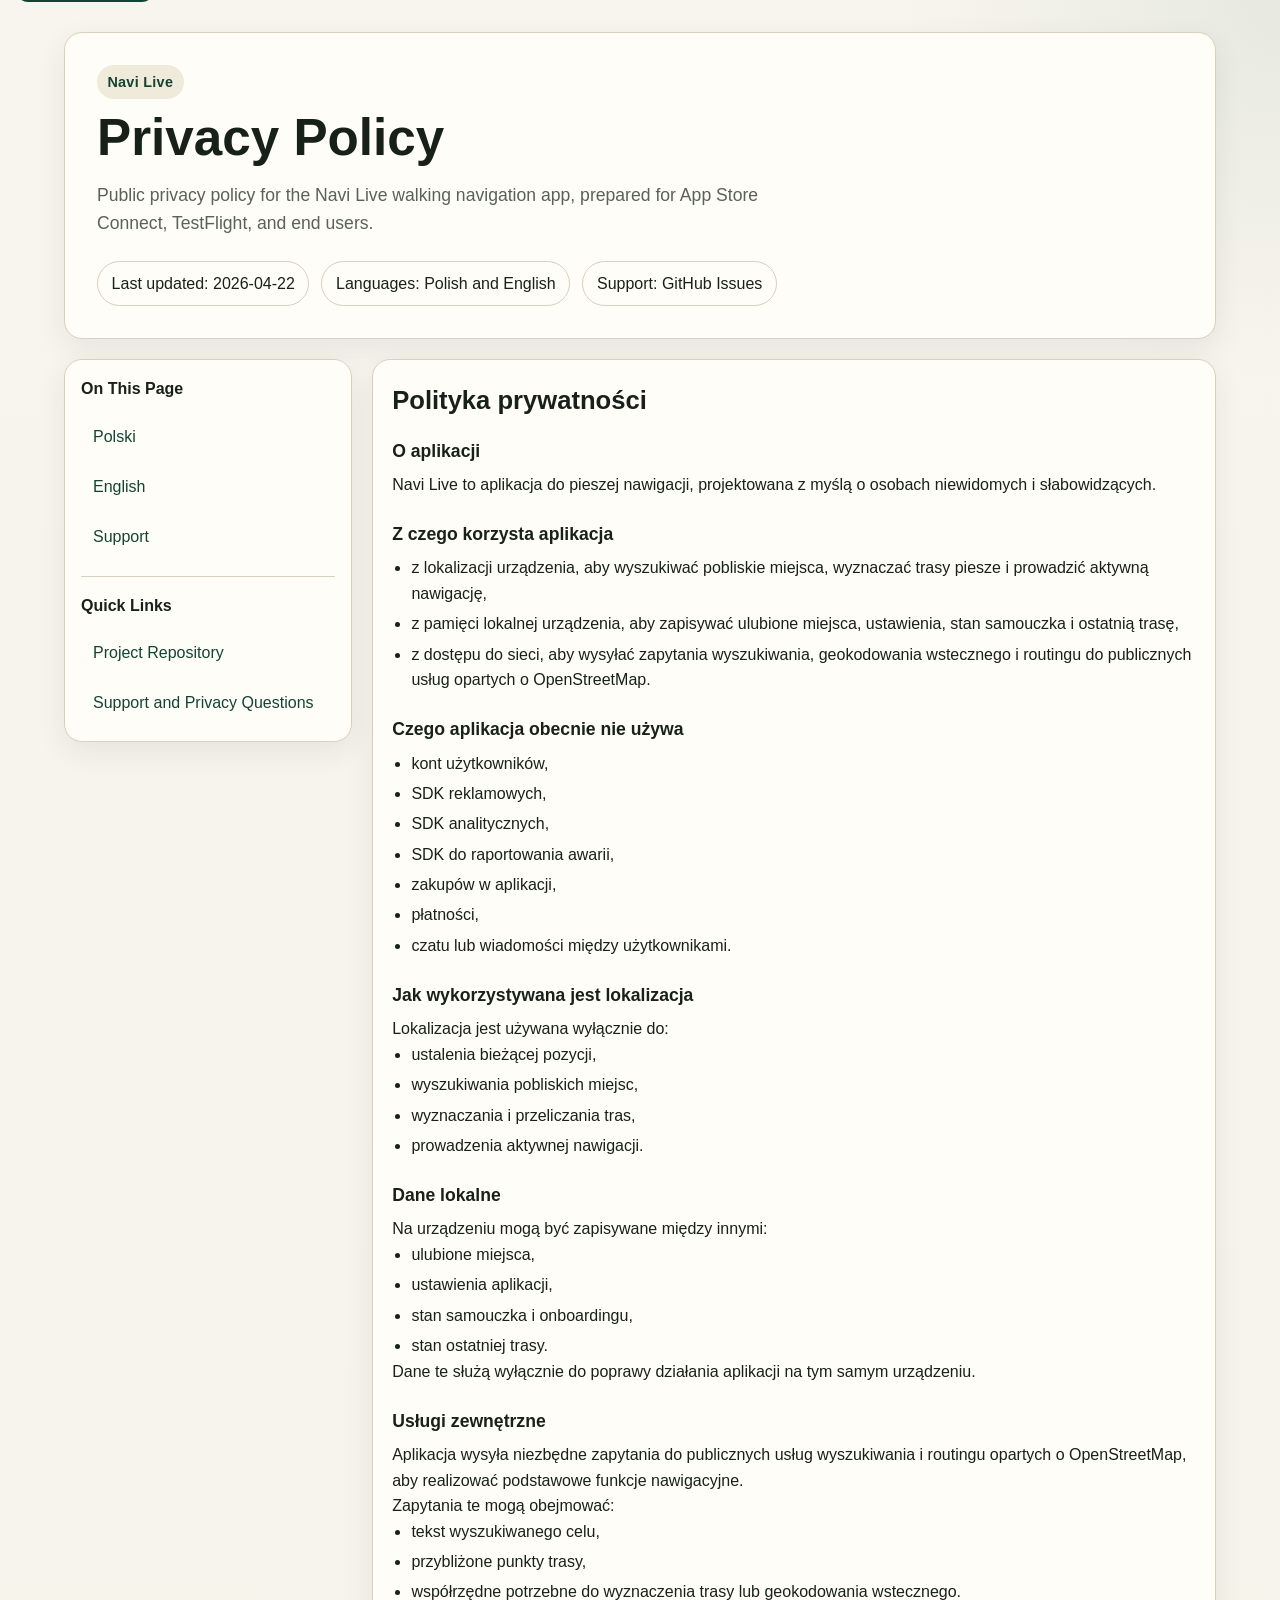
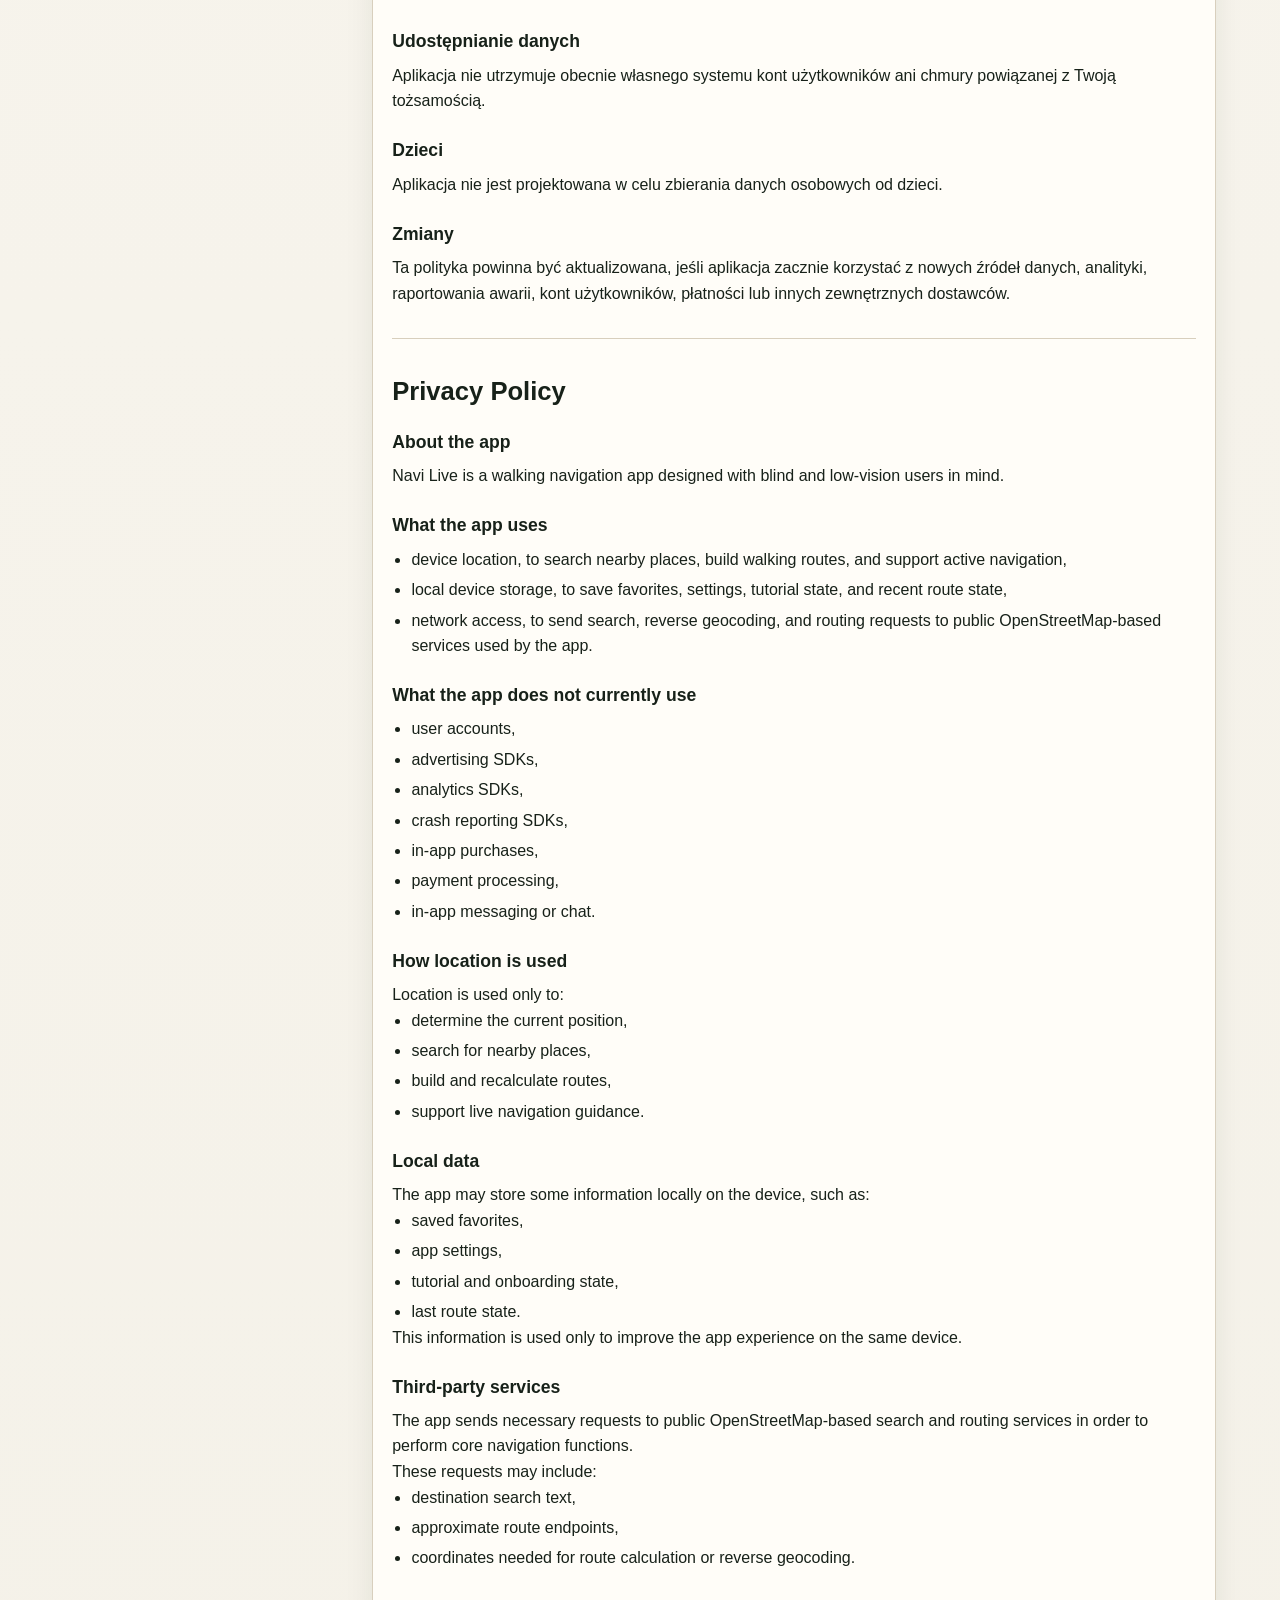
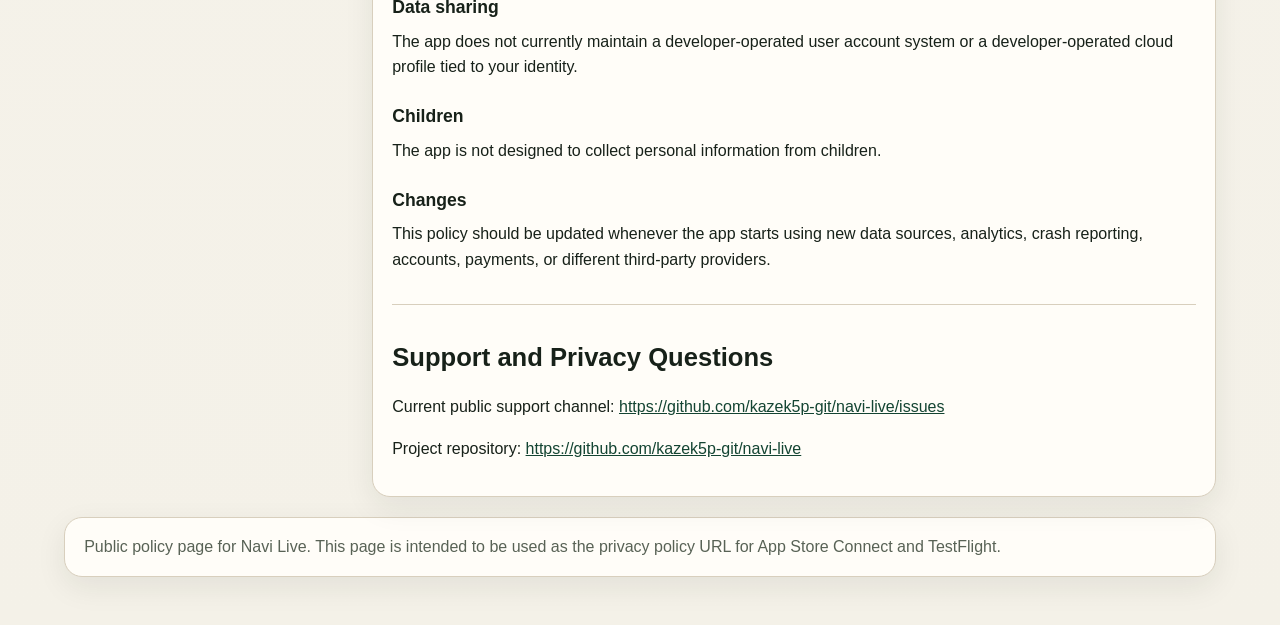
==== docs/privacy/index.html @ 478e477c "docs(web): publish privacy policy site" ====
<!doctype html>
<html lang="en">
  <head>
    <meta charset="utf-8">
    <meta name="viewport" content="width=device-width, initial-scale=1">
    <title>Navi Live Privacy Policy</title>
    <meta name="description" content="Public privacy policy for the Navi Live iPhone app.">
    <link rel="canonical" href="https://kazek5p-git.github.io/navi-live/privacy/">
    <link rel="stylesheet" href="../assets/site.css">
  </head>
  <body>
    <a class="skip-link" href="#main">Skip to content</a>
    <div class="shell">
      <header class="hero panel">
        <p class="eyebrow">Navi Live</p>
        <h1>Privacy Policy</h1>
        <p class="lede">
          Public privacy policy for the Navi Live walking navigation app, prepared for
          App Store Connect, TestFlight, and end users.
        </p>
        <div class="hero-meta" aria-label="Page metadata">
          <span>Last updated: 2026-04-22</span>
          <span>Languages: Polish and English</span>
          <span>Support: GitHub Issues</span>
        </div>
      </header>

      <div class="layout">
        <aside class="nav-card panel" aria-labelledby="page-nav-title">
          <h2 id="page-nav-title">On This Page</h2>
          <ul class="nav-list">
            <li><a href="#pl">Polski</a></li>
            <li><a href="#en">English</a></li>
            <li><a href="#support">Support</a></li>
          </ul>

          <div class="lang-block" aria-labelledby="language-links-title">
            <h2 id="language-links-title">Quick Links</h2>
            <ul class="lang-list">
              <li><a href="https://github.com/kazek5p-git/navi-live">Project Repository</a></li>
              <li><a href="https://github.com/kazek5p-git/navi-live/issues">Support and Privacy Questions</a></li>
            </ul>
          </div>
        </aside>

        <main id="main" class="content-card panel">
          <section id="pl" class="language-section" lang="pl">
            <h2>Polityka prywatności</h2>

            <section class="policy-section">
              <h3>O aplikacji</h3>
              <p>
                Navi Live to aplikacja do pieszej nawigacji, projektowana z myślą o osobach
                niewidomych i słabowidzących.
              </p>
            </section>

            <section class="policy-section">
              <h3>Z czego korzysta aplikacja</h3>
              <ul>
                <li>z lokalizacji urządzenia, aby wyszukiwać pobliskie miejsca, wyznaczać trasy piesze i prowadzić aktywną nawigację,</li>
                <li>z pamięci lokalnej urządzenia, aby zapisywać ulubione miejsca, ustawienia, stan samouczka i ostatnią trasę,</li>
                <li>z dostępu do sieci, aby wysyłać zapytania wyszukiwania, geokodowania wstecznego i routingu do publicznych usług opartych o OpenStreetMap.</li>
              </ul>
            </section>

            <section class="policy-section">
              <h3>Czego aplikacja obecnie nie używa</h3>
              <ul>
                <li>kont użytkowników,</li>
                <li>SDK reklamowych,</li>
                <li>SDK analitycznych,</li>
                <li>SDK do raportowania awarii,</li>
                <li>zakupów w aplikacji,</li>
                <li>płatności,</li>
                <li>czatu lub wiadomości między użytkownikami.</li>
              </ul>
            </section>

            <section class="policy-section">
              <h3>Jak wykorzystywana jest lokalizacja</h3>
              <p>Lokalizacja jest używana wyłącznie do:</p>
              <ul>
                <li>ustalenia bieżącej pozycji,</li>
                <li>wyszukiwania pobliskich miejsc,</li>
                <li>wyznaczania i przeliczania tras,</li>
                <li>prowadzenia aktywnej nawigacji.</li>
              </ul>
            </section>

            <section class="policy-section">
              <h3>Dane lokalne</h3>
              <p>Na urządzeniu mogą być zapisywane między innymi:</p>
              <ul>
                <li>ulubione miejsca,</li>
                <li>ustawienia aplikacji,</li>
                <li>stan samouczka i onboardingu,</li>
                <li>stan ostatniej trasy.</li>
              </ul>
              <p>
                Dane te służą wyłącznie do poprawy działania aplikacji na tym samym urządzeniu.
              </p>
            </section>

            <section class="policy-section">
              <h3>Usługi zewnętrzne</h3>
              <p>
                Aplikacja wysyła niezbędne zapytania do publicznych usług wyszukiwania i routingu
                opartych o OpenStreetMap, aby realizować podstawowe funkcje nawigacyjne.
              </p>
              <p>Zapytania te mogą obejmować:</p>
              <ul>
                <li>tekst wyszukiwanego celu,</li>
                <li>przybliżone punkty trasy,</li>
                <li>współrzędne potrzebne do wyznaczenia trasy lub geokodowania wstecznego.</li>
              </ul>
            </section>

            <section class="policy-section">
              <h3>Udostępnianie danych</h3>
              <p>
                Aplikacja nie utrzymuje obecnie własnego systemu kont użytkowników ani
                chmury powiązanej z Twoją tożsamością.
              </p>
            </section>

            <section class="policy-section">
              <h3>Dzieci</h3>
              <p>
                Aplikacja nie jest projektowana w celu zbierania danych osobowych od dzieci.
              </p>
            </section>

            <section class="policy-section">
              <h3>Zmiany</h3>
              <p>
                Ta polityka powinna być aktualizowana, jeśli aplikacja zacznie korzystać z nowych
                źródeł danych, analityki, raportowania awarii, kont użytkowników, płatności lub
                innych zewnętrznych dostawców.
              </p>
            </section>
          </section>

          <section id="en" class="language-section" lang="en">
            <h2>Privacy Policy</h2>

            <section class="policy-section">
              <h3>About the app</h3>
              <p>
                Navi Live is a walking navigation app designed with blind and low-vision users in mind.
              </p>
            </section>

            <section class="policy-section">
              <h3>What the app uses</h3>
              <ul>
                <li>device location, to search nearby places, build walking routes, and support active navigation,</li>
                <li>local device storage, to save favorites, settings, tutorial state, and recent route state,</li>
                <li>network access, to send search, reverse geocoding, and routing requests to public OpenStreetMap-based services used by the app.</li>
              </ul>
            </section>

            <section class="policy-section">
              <h3>What the app does not currently use</h3>
              <ul>
                <li>user accounts,</li>
                <li>advertising SDKs,</li>
                <li>analytics SDKs,</li>
                <li>crash reporting SDKs,</li>
                <li>in-app purchases,</li>
                <li>payment processing,</li>
                <li>in-app messaging or chat.</li>
              </ul>
            </section>

            <section class="policy-section">
              <h3>How location is used</h3>
              <p>Location is used only to:</p>
              <ul>
                <li>determine the current position,</li>
                <li>search for nearby places,</li>
                <li>build and recalculate routes,</li>
                <li>support live navigation guidance.</li>
              </ul>
            </section>

            <section class="policy-section">
              <h3>Local data</h3>
              <p>The app may store some information locally on the device, such as:</p>
              <ul>
                <li>saved favorites,</li>
                <li>app settings,</li>
                <li>tutorial and onboarding state,</li>
                <li>last route state.</li>
              </ul>
              <p>
                This information is used only to improve the app experience on the same device.
              </p>
            </section>

            <section class="policy-section">
              <h3>Third-party services</h3>
              <p>
                The app sends necessary requests to public OpenStreetMap-based search and routing
                services in order to perform core navigation functions.
              </p>
              <p>These requests may include:</p>
              <ul>
                <li>destination search text,</li>
                <li>approximate route endpoints,</li>
                <li>coordinates needed for route calculation or reverse geocoding.</li>
              </ul>
            </section>

            <section class="policy-section">
              <h3>Data sharing</h3>
              <p>
                The app does not currently maintain a developer-operated user account system or a
                developer-operated cloud profile tied to your identity.
              </p>
            </section>

            <section class="policy-section">
              <h3>Children</h3>
              <p>
                The app is not designed to collect personal information from children.
              </p>
            </section>

            <section class="policy-section">
              <h3>Changes</h3>
              <p>
                This policy should be updated whenever the app starts using new data sources,
                analytics, crash reporting, accounts, payments, or different third-party providers.
              </p>
            </section>
          </section>

          <section id="support" class="language-section" lang="en">
            <h2>Support and Privacy Questions</h2>
            <p>
              Current public support channel:
              <a href="https://github.com/kazek5p-git/navi-live/issues">https://github.com/kazek5p-git/navi-live/issues</a>
            </p>
            <p>
              Project repository:
              <a href="https://github.com/kazek5p-git/navi-live">https://github.com/kazek5p-git/navi-live</a>
            </p>
          </section>
        </main>
      </div>

      <footer class="footer panel">
        <p>
          Public policy page for Navi Live. This page is intended to be used as the privacy policy
          URL for App Store Connect and TestFlight.
        </p>
      </footer>
    </div>
  </body>
</html>
---- docs/assets/site.css ----
:root {
  color-scheme: light;
  --bg: #f4f1e8;
  --surface: #fffdf8;
  --surface-alt: #f0eadb;
  --text: #172119;
  --muted: #586255;
  --line: #d8cfbd;
  --accent: #1e5f45;
  --accent-strong: #134432;
  --shadow: 0 10px 30px rgba(23, 33, 25, 0.08);
  --radius: 18px;
}

* {
  box-sizing: border-box;
}

html {
  font-size: 100%;
}

body {
  margin: 0;
  font-family: "Segoe UI", "Noto Sans", "Helvetica Neue", sans-serif;
  line-height: 1.6;
  color: var(--text);
  background:
    radial-gradient(circle at top right, rgba(30, 95, 69, 0.08), transparent 24rem),
    linear-gradient(180deg, #f8f5ee 0%, var(--bg) 100%);
}

a {
  color: var(--accent-strong);
}

a:hover,
a:focus-visible {
  color: var(--accent);
}

.skip-link {
  position: absolute;
  left: 1rem;
  top: -3rem;
  background: var(--accent-strong);
  color: #fff;
  padding: 0.75rem 1rem;
  border-radius: 0.75rem;
  z-index: 10;
}

.skip-link:focus {
  top: 1rem;
}

.shell {
  width: min(72rem, calc(100% - 2rem));
  margin: 0 auto;
  padding: 1rem 0 3rem;
}

.hero {
  margin-top: 1rem;
  padding: 2rem;
  background: linear-gradient(135deg, rgba(30, 95, 69, 0.12), rgba(255, 253, 248, 0.92));
  border: 1px solid rgba(30, 95, 69, 0.14);
  border-radius: calc(var(--radius) + 6px);
  box-shadow: var(--shadow);
}

.eyebrow {
  display: inline-block;
  margin: 0 0 0.75rem;
  padding: 0.35rem 0.65rem;
  border-radius: 999px;
  background: var(--surface-alt);
  color: var(--accent-strong);
  font-size: 0.9rem;
  font-weight: 700;
  letter-spacing: 0.02em;
}

.hero h1 {
  margin: 0;
  font-size: clamp(2rem, 4vw, 3.4rem);
  line-height: 1.05;
}

.lede {
  max-width: 46rem;
  margin: 1rem 0 0;
  font-size: 1.1rem;
  color: var(--muted);
}

.hero-meta {
  display: flex;
  flex-wrap: wrap;
  gap: 0.75rem;
  margin-top: 1.5rem;
}

.hero-meta span {
  padding: 0.55rem 0.85rem;
  background: rgba(255, 253, 248, 0.85);
  border: 1px solid var(--line);
  border-radius: 999px;
}

.layout {
  display: grid;
  grid-template-columns: 18rem minmax(0, 1fr);
  gap: 1.25rem;
  margin-top: 1.25rem;
}

.panel {
  background: var(--surface);
  border: 1px solid var(--line);
  border-radius: var(--radius);
  box-shadow: var(--shadow);
}

.nav-card {
  position: sticky;
  top: 1rem;
  padding: 1rem;
  align-self: start;
}

.nav-card h2 {
  margin: 0 0 0.75rem;
  font-size: 1rem;
}

.nav-list,
.lang-list {
  list-style: none;
  padding: 0;
  margin: 0;
}

.nav-list li + li,
.lang-list li + li {
  margin-top: 0.35rem;
}

.nav-list a,
.lang-list a {
  display: block;
  padding: 0.6rem 0.75rem;
  border-radius: 0.8rem;
  text-decoration: none;
}

.nav-list a:hover,
.nav-list a:focus-visible,
.lang-list a:hover,
.lang-list a:focus-visible {
  background: var(--surface-alt);
}

.lang-block {
  margin-top: 1rem;
  padding-top: 1rem;
  border-top: 1px solid var(--line);
}

.content-card {
  padding: 1.2rem;
}

.language-section + .language-section {
  margin-top: 2rem;
  padding-top: 2rem;
  border-top: 1px solid var(--line);
}

.language-section h2 {
  margin: 0 0 1rem;
  font-size: 1.6rem;
}

.policy-section + .policy-section {
  margin-top: 1.4rem;
}

.policy-section h3 {
  margin: 0 0 0.45rem;
  font-size: 1.1rem;
}

.policy-section p,
.policy-section ul {
  margin: 0;
}

.policy-section ul {
  padding-left: 1.2rem;
}

.policy-section li + li {
  margin-top: 0.3rem;
}

.footer {
  margin-top: 1.25rem;
  padding: 1rem 1.2rem;
  color: var(--muted);
}

.footer p {
  margin: 0;
}

@media (max-width: 900px) {
  .layout {
    grid-template-columns: 1fr;
  }

  .nav-card {
    position: static;
  }
}

@media (prefers-reduced-motion: reduce) {
  html {
    scroll-behavior: auto;
  }
}
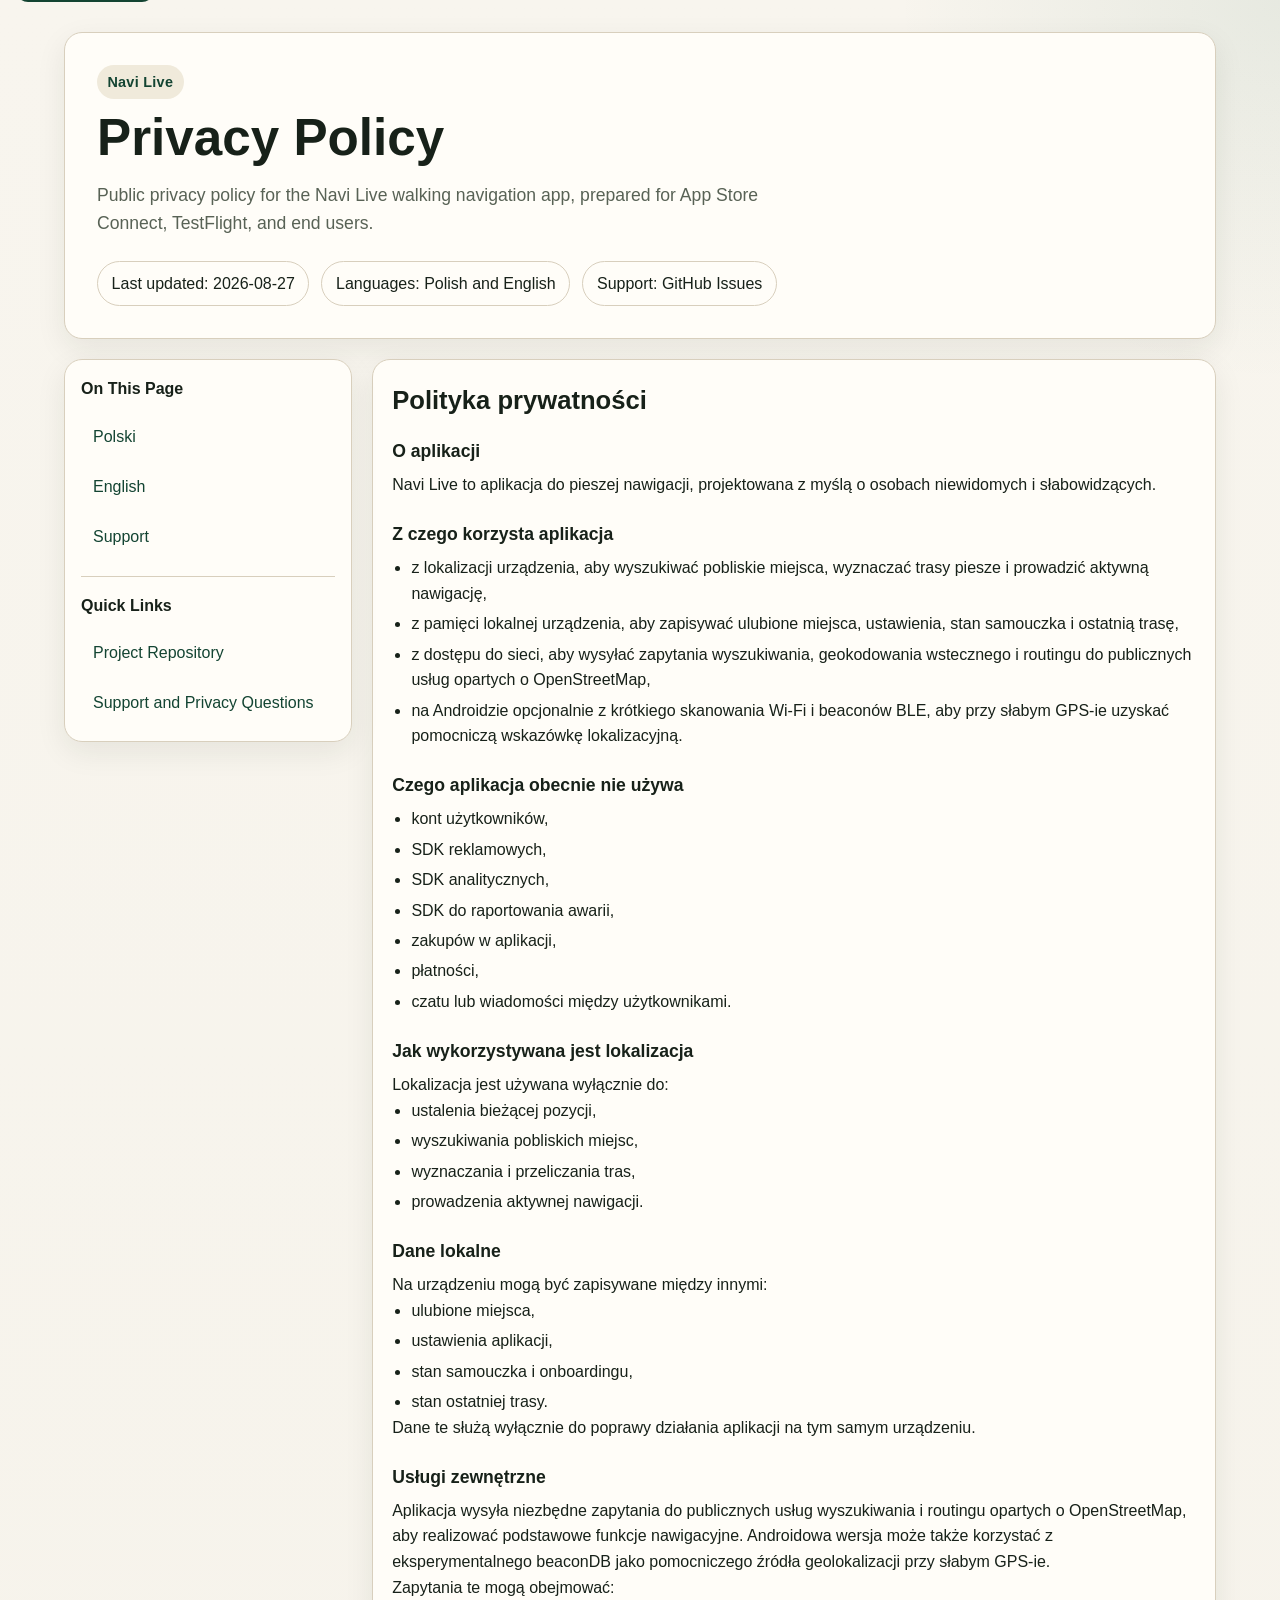
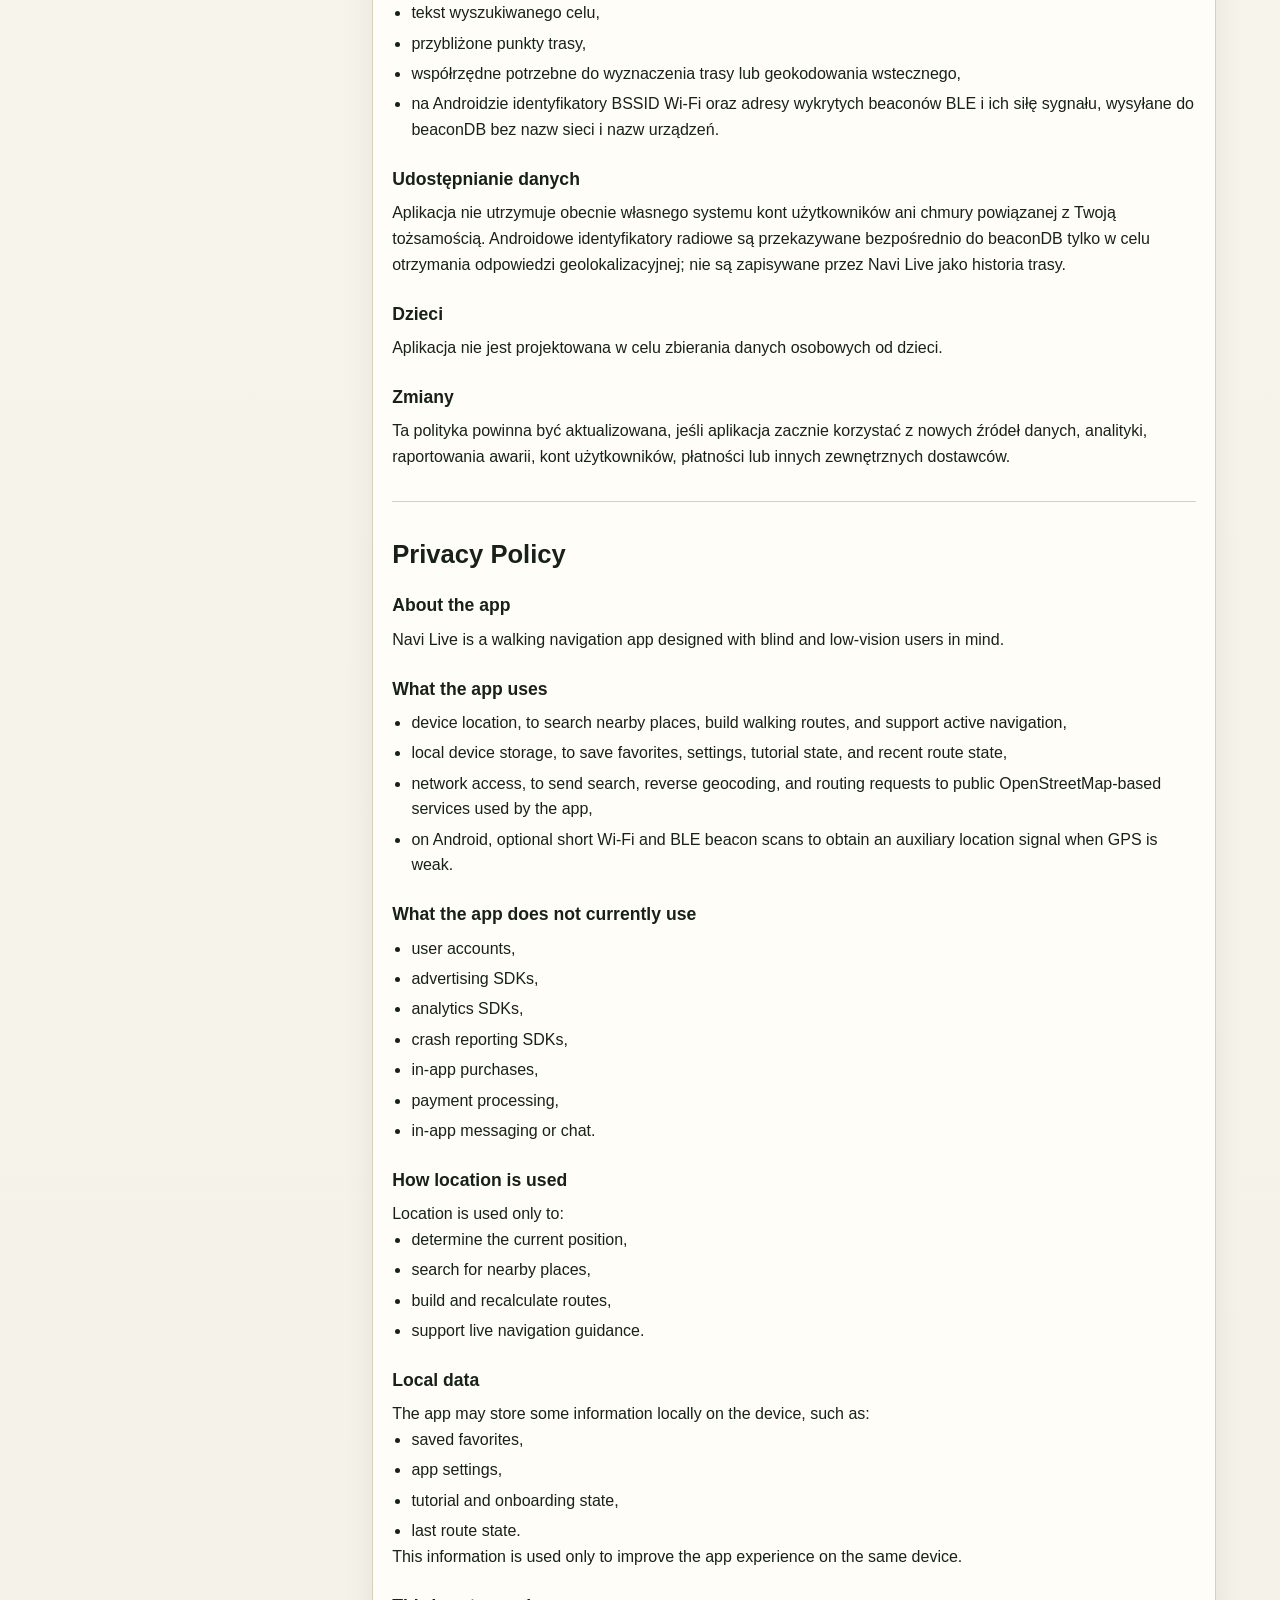
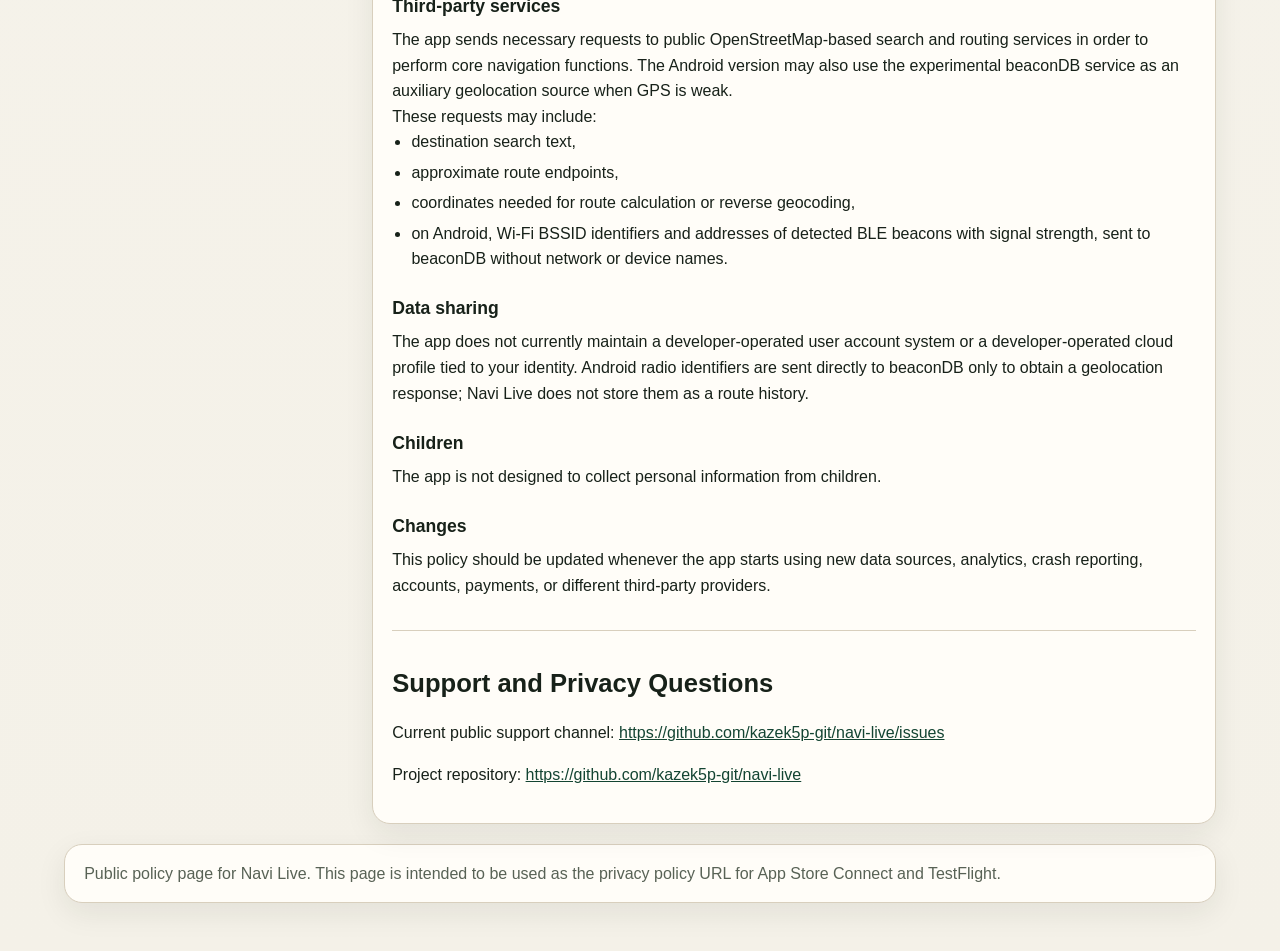
==== commit 53f41973: "Add radio-assisted location and localization coverage" ====
--- a/docs/privacy/index.html
+++ b/docs/privacy/index.html
@@ -4,7 +4,7 @@
     <meta charset="utf-8">
     <meta name="viewport" content="width=device-width, initial-scale=1">
     <title>Navi Live Privacy Policy</title>
-    <meta name="description" content="Public privacy policy for the Navi Live iPhone app.">
+    <meta name="description" content="Public privacy policy for the Navi Live walking navigation app.">
     <link rel="canonical" href="https://kazek5p-git.github.io/navi-live/privacy/">
     <link rel="stylesheet" href="../assets/site.css">
   </head>
@@ -19,7 +19,7 @@
           App Store Connect, TestFlight, and end users.
         </p>
         <div class="hero-meta" aria-label="Page metadata">
-          <span>Last updated: 2026-04-22</span>
+          <span>Last updated: 2026-08-27</span>
           <span>Languages: Polish and English</span>
           <span>Support: GitHub Issues</span>
         </div>
@@ -60,7 +60,8 @@
               <ul>
                 <li>z lokalizacji urządzenia, aby wyszukiwać pobliskie miejsca, wyznaczać trasy piesze i prowadzić aktywną nawigację,</li>
                 <li>z pamięci lokalnej urządzenia, aby zapisywać ulubione miejsca, ustawienia, stan samouczka i ostatnią trasę,</li>
-                <li>z dostępu do sieci, aby wysyłać zapytania wyszukiwania, geokodowania wstecznego i routingu do publicznych usług opartych o OpenStreetMap.</li>
+                <li>z dostępu do sieci, aby wysyłać zapytania wyszukiwania, geokodowania wstecznego i routingu do publicznych usług opartych o OpenStreetMap,</li>
+                <li>na Androidzie opcjonalnie z krótkiego skanowania Wi-Fi i beaconów BLE, aby przy słabym GPS-ie uzyskać pomocniczą wskazówkę lokalizacyjną.</li>
               </ul>
             </section>
 
@@ -106,13 +107,16 @@
               <h3>Usługi zewnętrzne</h3>
               <p>
                 Aplikacja wysyła niezbędne zapytania do publicznych usług wyszukiwania i routingu
-                opartych o OpenStreetMap, aby realizować podstawowe funkcje nawigacyjne.
+                opartych o OpenStreetMap, aby realizować podstawowe funkcje nawigacyjne. Androidowa
+                wersja może także korzystać z eksperymentalnego beaconDB jako pomocniczego źródła
+                geolokalizacji przy słabym GPS-ie.
               </p>
               <p>Zapytania te mogą obejmować:</p>
               <ul>
                 <li>tekst wyszukiwanego celu,</li>
                 <li>przybliżone punkty trasy,</li>
-                <li>współrzędne potrzebne do wyznaczenia trasy lub geokodowania wstecznego.</li>
+                <li>współrzędne potrzebne do wyznaczenia trasy lub geokodowania wstecznego,</li>
+                <li>na Androidzie identyfikatory BSSID Wi-Fi oraz adresy wykrytych beaconów BLE i ich siłę sygnału, wysyłane do beaconDB bez nazw sieci i nazw urządzeń.</li>
               </ul>
             </section>
 
@@ -120,7 +124,9 @@
               <h3>Udostępnianie danych</h3>
               <p>
                 Aplikacja nie utrzymuje obecnie własnego systemu kont użytkowników ani
-                chmury powiązanej z Twoją tożsamością.
+                chmury powiązanej z Twoją tożsamością. Androidowe identyfikatory radiowe
+                są przekazywane bezpośrednio do beaconDB tylko w celu otrzymania odpowiedzi
+                geolokalizacyjnej; nie są zapisywane przez Navi Live jako historia trasy.
               </p>
             </section>
 
@@ -156,7 +162,8 @@
               <ul>
                 <li>device location, to search nearby places, build walking routes, and support active navigation,</li>
                 <li>local device storage, to save favorites, settings, tutorial state, and recent route state,</li>
-                <li>network access, to send search, reverse geocoding, and routing requests to public OpenStreetMap-based services used by the app.</li>
+                <li>network access, to send search, reverse geocoding, and routing requests to public OpenStreetMap-based services used by the app,</li>
+                <li>on Android, optional short Wi-Fi and BLE beacon scans to obtain an auxiliary location signal when GPS is weak.</li>
               </ul>
             </section>
 
@@ -202,13 +209,16 @@
               <h3>Third-party services</h3>
               <p>
                 The app sends necessary requests to public OpenStreetMap-based search and routing
-                services in order to perform core navigation functions.
+                services in order to perform core navigation functions. The Android version may
+                also use the experimental beaconDB service as an auxiliary geolocation source when
+                GPS is weak.
               </p>
               <p>These requests may include:</p>
               <ul>
                 <li>destination search text,</li>
                 <li>approximate route endpoints,</li>
-                <li>coordinates needed for route calculation or reverse geocoding.</li>
+                <li>coordinates needed for route calculation or reverse geocoding,</li>
+                <li>on Android, Wi-Fi BSSID identifiers and addresses of detected BLE beacons with signal strength, sent to beaconDB without network or device names.</li>
               </ul>
             </section>
 
@@ -216,7 +226,9 @@
               <h3>Data sharing</h3>
               <p>
                 The app does not currently maintain a developer-operated user account system or a
-                developer-operated cloud profile tied to your identity.
+                developer-operated cloud profile tied to your identity. Android radio identifiers
+                are sent directly to beaconDB only to obtain a geolocation response; Navi Live does
+                not store them as a route history.
               </p>
             </section>
 
